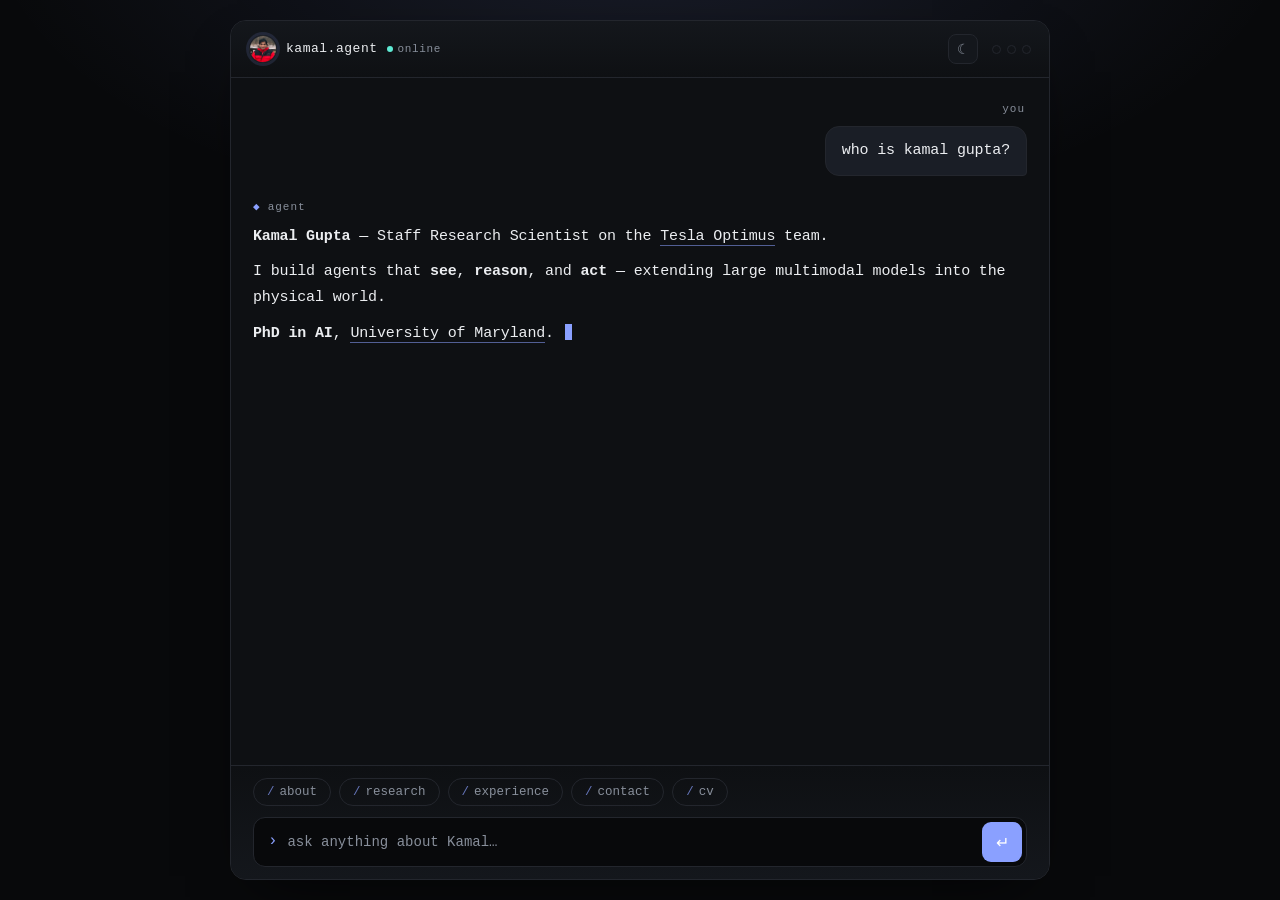
==== index.html @ 9d185431 "Rebuild site as a static agent-chat interface Replace the Jekyll site with a hand-built, dependency-" ====
<!DOCTYPE html>
<html lang="en" data-theme="dark">
<head>
<meta charset="UTF-8" />
<meta name="viewport" content="width=device-width, initial-scale=1, viewport-fit=cover" />
<title>Kamal Gupta — roboticist, Tesla Optimus</title>
<meta name="description" content="Kamal Gupta — Staff Research Scientist on the Tesla Optimus team. Building agents that see, reason, and act. PhD in AI, University of Maryland." />
<meta name="author" content="Kamal Gupta" />
<meta name="theme-color" content="#08090b" />
<link rel="icon" href="/favicon.ico" />
<link rel="apple-touch-icon" href="/assets/avatar.jpg" />
<link rel="canonical" href="https://kampta.github.io/" />

<meta property="og:type" content="profile" />
<meta property="og:title" content="Kamal Gupta — Staff Research Scientist, Tesla Optimus" />
<meta property="og:description" content="Building agents that see, reason, and act. Ask the agent about Kamal's research, work, and latest." />
<meta property="og:url" content="https://kampta.github.io/" />
<meta property="og:image" content="https://kampta.github.io/assets/og.png" />
<meta property="og:image:width" content="1200" />
<meta property="og:image:height" content="630" />
<meta name="twitter:card" content="summary_large_image" />
<meta name="twitter:creator" content="@kamalgupta09" />
<meta name="twitter:image" content="https://kampta.github.io/assets/og.png" />

<script type="application/ld+json">
{
  "@context": "https://schema.org",
  "@type": "Person",
  "name": "Kamal Gupta",
  "url": "https://kampta.github.io",
  "image": "https://kampta.github.io/assets/og.png",
  "jobTitle": "Staff Research Scientist",
  "worksFor": { "@type": "Organization", "name": "Tesla (Optimus)" },
  "alumniOf": { "@type": "CollegeOrUniversity", "name": "University of Maryland, College Park" },
  "knowsAbout": ["Robotics", "Computer Vision", "Machine Learning", "Multimodal Models"],
  "sameAs": [
    "https://github.com/kampta",
    "https://scholar.google.com/citations?user=tC3td8cAAAAJ",
    "https://twitter.com/kamalgupta09",
    "https://www.linkedin.com/in/kamalgupta09"
  ]
}
</script>

<link rel="preconnect" href="https://fonts.googleapis.com" />
<link rel="stylesheet" href="/assets/style.css" />
</head>
<body>
<noscript>
  <div class="noscript">
    <p><strong>Kamal Gupta</strong> — Staff Research Scientist on the Tesla Optimus team.
    Building agents that see, reason, and act. PhD in AI, University of Maryland.</p>
    <p>This page is an interactive agent and needs JavaScript. Reach me:
    <a href="mailto:kamalgupta308@gmail.com">email</a> ·
    <a href="https://github.com/kampta">GitHub</a> ·
    <a href="https://scholar.google.com/citations?user=tC3td8cAAAAJ">Scholar</a> ·
    <a href="/pubs/kamal_gupta_cv.pdf">CV</a>.</p>
  </div>
</noscript>

<main class="app" aria-label="Conversation with Kamal's agent">
  <header class="app__bar">
    <div class="app__id">
      <img class="app__avatar" src="/assets/avatar.jpg" alt="Kamal Gupta" width="28" height="28" />
      <span class="app__name">kamal.agent</span>
      <span class="app__status">online</span>
    </div>
    <div class="app__tools">
      <button id="theme" class="iconbtn" type="button" aria-label="Toggle light and dark theme">
        <span class="iconbtn__glyph" aria-hidden="true">☾</span>
      </button>
      <span class="dots" aria-hidden="true"><i></i><i></i><i></i></span>
    </div>
  </header>

  <section id="stream" class="stream" aria-live="polite" aria-label="Messages"></section>

  <footer class="composer">
    <div id="chips" class="chips" role="group" aria-label="Suggested questions">
      <button class="chip" type="button" data-intent="about">about</button>
      <button class="chip" type="button" data-intent="research">research</button>
      <button class="chip" type="button" data-intent="experience">experience</button>
      <button class="chip" type="button" data-intent="contact">contact</button>
      <button class="chip" type="button" data-intent="cv">cv</button>
    </div>
    <form id="form" class="prompt" autocomplete="off">
      <span class="prompt__mark" aria-hidden="true">›</span>
      <label class="sr-only" for="q">Ask the agent a question</label>
      <input id="q" name="q" class="prompt__input" type="text"
             placeholder="ask anything about Kamal…" maxlength="160" />
      <button class="prompt__send" type="submit" aria-label="Send">
        <span aria-hidden="true">↵</span>
      </button>
    </form>
  </footer>
</main>

<script src="/assets/app.js" defer></script>
</body>
</html>
---- assets/style.css ----
/* ===========================================================================
   kamal.agent — minimalist agent-chat interface
   =========================================================================== */

:root {
  --mono: ui-monospace, "SF Mono", SFMono-Regular, "JetBrains Mono", "Cascadia Code",
          "Fira Code", "Roboto Mono", Menlo, Consolas, "Liberation Mono", monospace;
  --sans: -apple-system, BlinkMacSystemFont, "Inter", "Segoe UI", Roboto, Helvetica, Arial, sans-serif;

  --radius: 16px;
  --gap: clamp(14px, 3.5vw, 22px);
  --tap: 40px;
}

html[data-theme="dark"] {
  --bg:        #08090b;
  --panel:     #0e1013;
  --panel-2:   #14171c;
  --border:    #23262d;
  --text:      #eceef1;
  --muted:     #888f9b;
  --user-bg:   #1a1e26;
  --accent:    #8aa0ff;
  --accent-2:  #5eead4;
  --accent-soft: rgba(138, 160, 255, 0.13);
  --shadow:    0 24px 60px -28px rgba(0, 0, 0, 0.85);
  --glow:      none;
  color-scheme: dark;
}

html[data-theme="light"] {
  --bg:        #f4f5f7;
  --panel:     #ffffff;
  --panel-2:   #f1f3f6;
  --border:    #e4e6eb;
  --text:      #14161b;
  --muted:     #6b7280;
  --user-bg:   #eef1f6;
  --accent:    #4c5ce0;
  --accent-2:  #0d9488;
  --accent-soft: rgba(76, 92, 224, 0.10);
  --shadow:    0 24px 60px -34px rgba(20, 22, 30, 0.30);
  --glow:      none;
  color-scheme: light;
}

* { box-sizing: border-box; margin: 0; padding: 0; }

html, body { height: 100%; }

body {
  background:
    radial-gradient(1100px 540px at 50% -10%, var(--accent-soft), transparent 60%),
    var(--bg);
  color: var(--text);
  font-family: var(--mono);
  font-size: 15px;
  line-height: 1.72;
  letter-spacing: -0.01em;
  -webkit-font-smoothing: antialiased;
  display: flex;
  align-items: center;
  justify-content: center;
  padding: clamp(0px, 3vw, 40px);
}

.sr-only {
  position: absolute; width: 1px; height: 1px;
  padding: 0; margin: -1px; overflow: hidden;
  clip: rect(0 0 0 0); white-space: nowrap; border: 0;
}

.noscript {
  max-width: 620px; margin: auto; padding: 28px;
  font-family: var(--mono); line-height: 1.7;
}
.noscript a { color: var(--accent); }

/* ---------- shell ---------------------------------------------------------- */

.app {
  width: min(820px, 100%);
  height: min(880px, 100dvh - 40px);
  display: flex;
  flex-direction: column;
  background: var(--panel);
  border: 1px solid var(--border);
  border-radius: var(--radius);
  box-shadow: var(--shadow);
  overflow: hidden;
}

.app__bar {
  flex: 0 0 auto;
  display: flex; align-items: center; justify-content: space-between;
  padding: 13px 18px;
  border-bottom: 1px solid var(--border);
  background: linear-gradient(var(--panel-2), var(--panel));
  font-family: var(--mono);
  font-size: 13px;
}
.app__id { display: flex; align-items: center; gap: 9px; min-width: 0; }
.diamond { color: var(--accent); font-size: 12px; }
.app__avatar {
  width: 28px; height: 28px; border-radius: 50%;
  object-fit: cover; display: block;
  border: 1px solid var(--border);
  box-shadow: 0 0 0 3px var(--accent-soft);
}
.app__name { letter-spacing: 0.04em; }
.app__status {
  color: var(--muted); font-size: 11px; letter-spacing: 0.06em;
  padding-left: 11px; position: relative;
}
.app__status::before {
  content: ""; position: absolute; left: 0; top: 50%;
  width: 6px; height: 6px; margin-top: -3px; border-radius: 50%;
  background: var(--accent-2);
  box-shadow: 0 0 0 0 var(--accent-2);
  animation: pulse 2.6s ease-out infinite;
}
@keyframes pulse {
  0%   { box-shadow: 0 0 0 0 color-mix(in srgb, var(--accent-2) 55%, transparent); }
  70%  { box-shadow: 0 0 0 7px transparent; }
  100% { box-shadow: 0 0 0 0 transparent; }
}

.app__tools { display: flex; align-items: center; gap: 14px; }
.iconbtn {
  width: 30px; height: 30px; border-radius: 8px;
  border: 1px solid var(--border); background: var(--panel-2);
  color: var(--muted); cursor: pointer; font-size: 14px;
  display: grid; place-items: center;
  transition: color .18s, border-color .18s, transform .18s;
}
.iconbtn:hover { color: var(--text); border-color: var(--accent); }
.iconbtn:active { transform: scale(0.92); }
.dots { display: flex; gap: 6px; }
.dots i {
  width: 9px; height: 9px; border-radius: 50%;
  border: 1px solid var(--border); display: block;
}

/* ---------- stream --------------------------------------------------------- */

.stream {
  flex: 1 1 auto;
  overflow-y: auto;
  overscroll-behavior: contain;
  padding: var(--gap) var(--gap) 6px;
  display: flex;
  flex-direction: column;
  gap: 22px;
  scroll-behavior: smooth;
}
.stream::-webkit-scrollbar { width: 9px; }
.stream::-webkit-scrollbar-thumb {
  background: var(--border); border-radius: 99px;
  border: 2px solid var(--panel);
}

.msg { display: flex; flex-direction: column; gap: 7px; max-width: 100%; }
.msg__role {
  font-family: var(--mono); font-size: 11px; letter-spacing: 0.09em;
  text-transform: lowercase; color: var(--muted);
  display: flex; align-items: center; gap: 7px;
}

.msg--user { align-items: flex-end; animation: rise .32s ease both; }
.msg--user .msg__role { padding-right: 2px; }
.msg--user .bubble {
  background: var(--user-bg);
  border: 1px solid var(--border);
  padding: 11px 16px; border-radius: 14px 14px 4px 14px;
  max-width: 85%; font-size: 15px;
}

.msg--agent { align-items: flex-start; animation: rise .32s ease both; }
.msg--agent .msg__role::before { content: "◆"; color: var(--accent); }
.msg--agent .body { max-width: 100%; }
.msg--agent .body p { margin: 0 0 10px; }
.msg--agent .body p:last-child { margin-bottom: 0; }
.msg--agent .body strong { color: var(--text); font-weight: 650; }
.msg--agent .body a {
  color: var(--text);
  text-decoration: none;
  border-bottom: 1px solid color-mix(in srgb, var(--accent) 55%, transparent);
  transition: color .15s, border-color .15s;
}
.msg--agent .body a:hover { color: var(--accent); border-color: var(--accent); }

@keyframes rise { from { opacity: 0; transform: translateY(9px); } }

/* typewriter caret + thinking indicator */
.caret {
  display: inline-block; width: 0.5em; height: 1.05em;
  background: var(--accent); margin-left: 2px;
  vertical-align: -0.18em; animation: blink 1s steps(1) infinite;
}
@keyframes blink { 50% { opacity: 0; } }

.thinking { display: inline-flex; gap: 5px; padding: 4px 0; }
.thinking i {
  width: 6px; height: 6px; border-radius: 50%;
  background: var(--muted); animation: think 1.1s ease-in-out infinite;
}
.thinking i:nth-child(2) { animation-delay: .15s; }
.thinking i:nth-child(3) { animation-delay: .30s; }
@keyframes think {
  0%, 60%, 100% { opacity: .3; transform: translateY(0); }
  30% { opacity: 1; transform: translateY(-3px); }
}

/* ---------- timeline (experience) ----------------------------------------- */

.timeline { list-style: none; margin: 14px 0 2px; padding: 0; }
.timeline li {
  position: relative; padding: 0 0 16px 22px;
  border-left: 1px solid var(--border);
}
.timeline li:last-child { padding-bottom: 0; border-color: transparent; }
.timeline li::before {
  content: ""; position: absolute; left: -4.5px; top: 7px;
  width: 8px; height: 8px; border-radius: 50%;
  background: var(--panel); border: 1.5px solid var(--accent);
}
.timeline .where { font-weight: 600; color: var(--text); }
.timeline .what { color: var(--muted); font-size: 14px; }

/* ---------- research cards ------------------------------------------------- */

.cards { display: flex; flex-direction: column; gap: 14px; margin-top: 14px; }
.card {
  display: grid;
  grid-template-columns: 152px 1fr;
  gap: 16px;
  background: var(--panel-2);
  border: 1px solid var(--border);
  border-radius: 13px;
  padding: 14px;
  transition: border-color .2s, transform .2s;
}
.card:hover { border-color: color-mix(in srgb, var(--accent) 50%, var(--border)); }
.card__media {
  width: 152px; height: 110px; border-radius: 8px; overflow: hidden;
  background: var(--bg); border: 1px solid var(--border);
}
.card__media img,
.card__media video {
  width: 100%; height: 100%; object-fit: cover; display: block;
}
.card__body { min-width: 0; display: flex; flex-direction: column; gap: 4px; }
.card__title {
  font-size: 15px; font-weight: 650; line-height: 1.35; color: var(--text);
}
.card__venue {
  display: inline-block; align-self: flex-start;
  font-family: var(--mono); font-size: 10.5px; letter-spacing: 0.05em;
  color: var(--accent); background: var(--accent-soft);
  border: 1px solid color-mix(in srgb, var(--accent) 30%, transparent);
  padding: 1px 7px; border-radius: 999px; margin: 2px 0 1px;
}
.card__desc { font-size: 13.5px; color: var(--muted); line-height: 1.5; }
.card__authors {
  font-size: 11.5px; color: var(--muted); font-style: italic; opacity: .8;
}
.card__authors b { font-style: normal; color: var(--text); opacity: 1; }
.card__links { display: flex; flex-wrap: wrap; gap: 6px; margin-top: 6px; }
.card__links a {
  font-family: var(--mono); font-size: 11.5px;
  color: var(--text); text-decoration: none;
  border: 1px solid var(--border); border-radius: 7px;
  padding: 3px 9px; transition: border-color .15s, color .15s, background .15s;
}
.card__links a:hover {
  color: var(--accent); border-color: var(--accent);
  background: var(--accent-soft);
}

/* ---------- news / videos -------------------------------------------------- */

.vidgrid {
  display: grid; grid-template-columns: 1fr 1fr; gap: 12px; margin: 14px 0 6px;
}
.vid {
  position: relative; border: 1px solid var(--border); border-radius: 11px;
  overflow: hidden; background: var(--bg); aspect-ratio: 16 / 9;
  cursor: pointer; text-decoration: none; color: var(--text); display: block;
}
.vid img, .vid iframe {
  position: absolute; inset: 0; width: 100%; height: 100%;
  object-fit: cover; border: 0; display: block;
}
.vid__play {
  position: absolute; left: 50%; top: 50%; transform: translate(-50%, -50%);
  width: 46px; height: 46px; border-radius: 50%;
  background: color-mix(in srgb, var(--accent) 88%, black);
  color: #fff; display: grid; place-items: center; font-size: 17px;
  box-shadow: 0 6px 22px -6px rgba(0,0,0,.7); transition: transform .18s;
}
.vid:hover .vid__play { transform: translate(-50%, -50%) scale(1.1); }
.vid__meta {
  position: absolute; left: 0; right: 0; bottom: 0;
  padding: 22px 12px 9px; font-size: 12px; line-height: 1.4;
  background: linear-gradient(transparent, rgba(0,0,0,.82));
  color: #f3f4f6;
}
.vid__meta b {
  display: block; font-family: var(--mono); font-size: 10.5px;
  letter-spacing: .05em; color: var(--accent-2); margin-bottom: 2px;
}
.vid--x .vid__play { background: var(--panel-2); color: var(--text);
  border: 1px solid var(--border); }

/* ---------- composer ------------------------------------------------------- */

.composer {
  flex: 0 0 auto;
  border-top: 1px solid var(--border);
  background: linear-gradient(var(--panel), var(--panel-2));
  padding: 12px var(--gap) calc(12px + env(safe-area-inset-bottom));
  display: flex; flex-direction: column; gap: 11px;
}
.chips { display: flex; flex-wrap: wrap; gap: 8px; }
.chip {
  font-family: var(--mono); font-size: 12.5px;
  color: var(--muted); background: transparent;
  border: 1px solid var(--border); border-radius: 999px;
  padding: 6px 13px; cursor: pointer;
  transition: color .15s, border-color .15s, background .15s;
}
.chip::before { content: "/"; color: var(--accent); margin-right: 5px; opacity: .7; }
.chip:hover, .chip:focus-visible {
  color: var(--text); border-color: var(--accent);
  background: var(--accent-soft); outline: none;
}

.prompt {
  display: flex; align-items: center; gap: 10px;
  background: var(--bg);
  border: 1px solid var(--border);
  border-radius: 12px;
  padding: 4px 4px 4px 14px;
  transition: border-color .18s, box-shadow .18s;
}
.prompt:focus-within {
  border-color: var(--accent);
  box-shadow: 0 0 0 3px var(--accent-soft);
}
.prompt__mark { color: var(--accent); font-family: var(--mono); font-size: 16px; }
.prompt__input {
  flex: 1 1 auto; min-width: 0;
  background: transparent; border: 0; outline: 0;
  color: var(--text); font-family: var(--mono); font-size: 14px;
  padding: 10px 0;
}
.prompt__input::placeholder { color: var(--muted); }
.prompt__send {
  flex: 0 0 auto;
  width: var(--tap); height: var(--tap);
  border: 0; border-radius: 9px; cursor: pointer;
  background: var(--accent); color: #fff;
  font-size: 16px; display: grid; place-items: center;
  transition: transform .15s, filter .15s;
}
html[data-theme="light"] .prompt__send { color: #fff; }
.prompt__send:hover { filter: brightness(1.08); }
.prompt__send:active { transform: scale(0.9); }

:focus-visible { outline: 2px solid var(--accent); outline-offset: 2px; }

/* ---------- responsive ----------------------------------------------------- */

@media (max-width: 600px) {
  body { padding: 0; }
  .app {
    width: 100%; height: 100dvh;
    border: 0; border-radius: 0; box-shadow: none;
  }
  .card {
    grid-template-columns: 1fr;
  }
  .card__media { width: 100%; height: 168px; }
  .vidgrid { grid-template-columns: 1fr; }
}

/* ---------- motion preferences --------------------------------------------- */

@media (prefers-reduced-motion: reduce) {
  * { animation: none !important; scroll-behavior: auto !important; }
  .caret { display: none; }
}
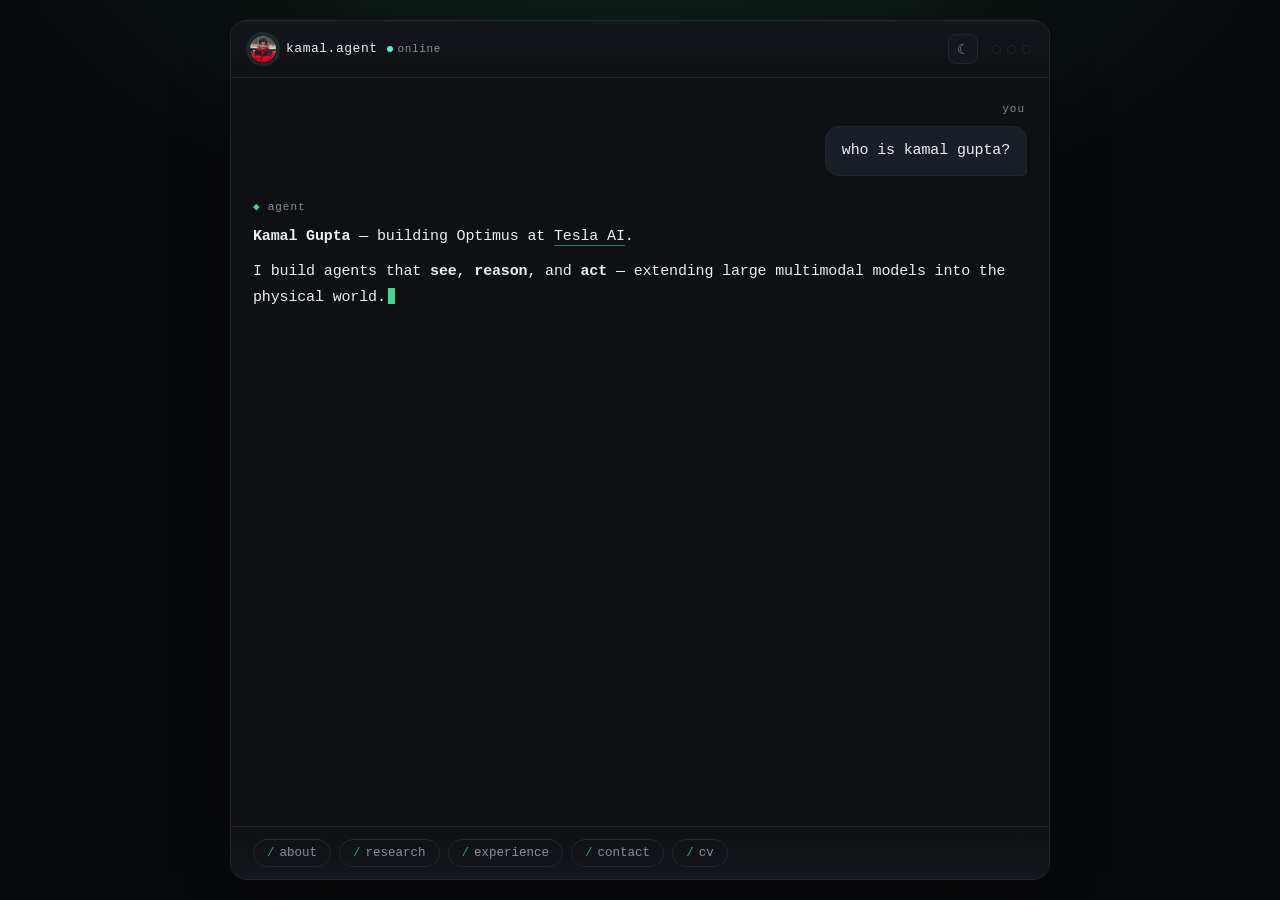
==== commit 3045669a: "Switch accent to emerald, remove free-text input (restorable) - Accent recolored blue -> emerald (#4" ====
--- a/index.html
+++ b/index.html
@@ -83,6 +83,8 @@
       <button class="chip" type="button" data-intent="contact">contact</button>
       <button class="chip" type="button" data-intent="cv">cv</button>
     </div>
+    <!-- Free-text input removed for now. To bring it back, un-comment this
+         <form>; the JS (classify + submit handler) is already guarded for it.
     <form id="form" class="prompt" autocomplete="off">
       <span class="prompt__mark" aria-hidden="true">›</span>
       <label class="sr-only" for="q">Ask the agent a question</label>
@@ -92,6 +94,7 @@
         <span aria-hidden="true">↵</span>
       </button>
     </form>
+    -->
   </footer>
 </main>
 
--- a/assets/style.css
+++ b/assets/style.css
@@ -20,9 +20,9 @@
   --text:      #eceef1;
   --muted:     #888f9b;
   --user-bg:   #1a1e26;
-  --accent:    #8aa0ff;
+  --accent:    #45d68b;
   --accent-2:  #5eead4;
-  --accent-soft: rgba(138, 160, 255, 0.13);
+  --accent-soft: rgba(69, 214, 139, 0.13);
   --shadow:    0 24px 60px -28px rgba(0, 0, 0, 0.85);
   --glow:      none;
   color-scheme: dark;
@@ -36,9 +36,9 @@
   --text:      #14161b;
   --muted:     #6b7280;
   --user-bg:   #eef1f6;
-  --accent:    #4c5ce0;
+  --accent:    #0f9d58;
   --accent-2:  #0d9488;
-  --accent-soft: rgba(76, 92, 224, 0.10);
+  --accent-soft: rgba(15, 157, 88, 0.10);
   --shadow:    0 24px 60px -34px rgba(20, 22, 30, 0.30);
   --glow:      none;
   color-scheme: light;
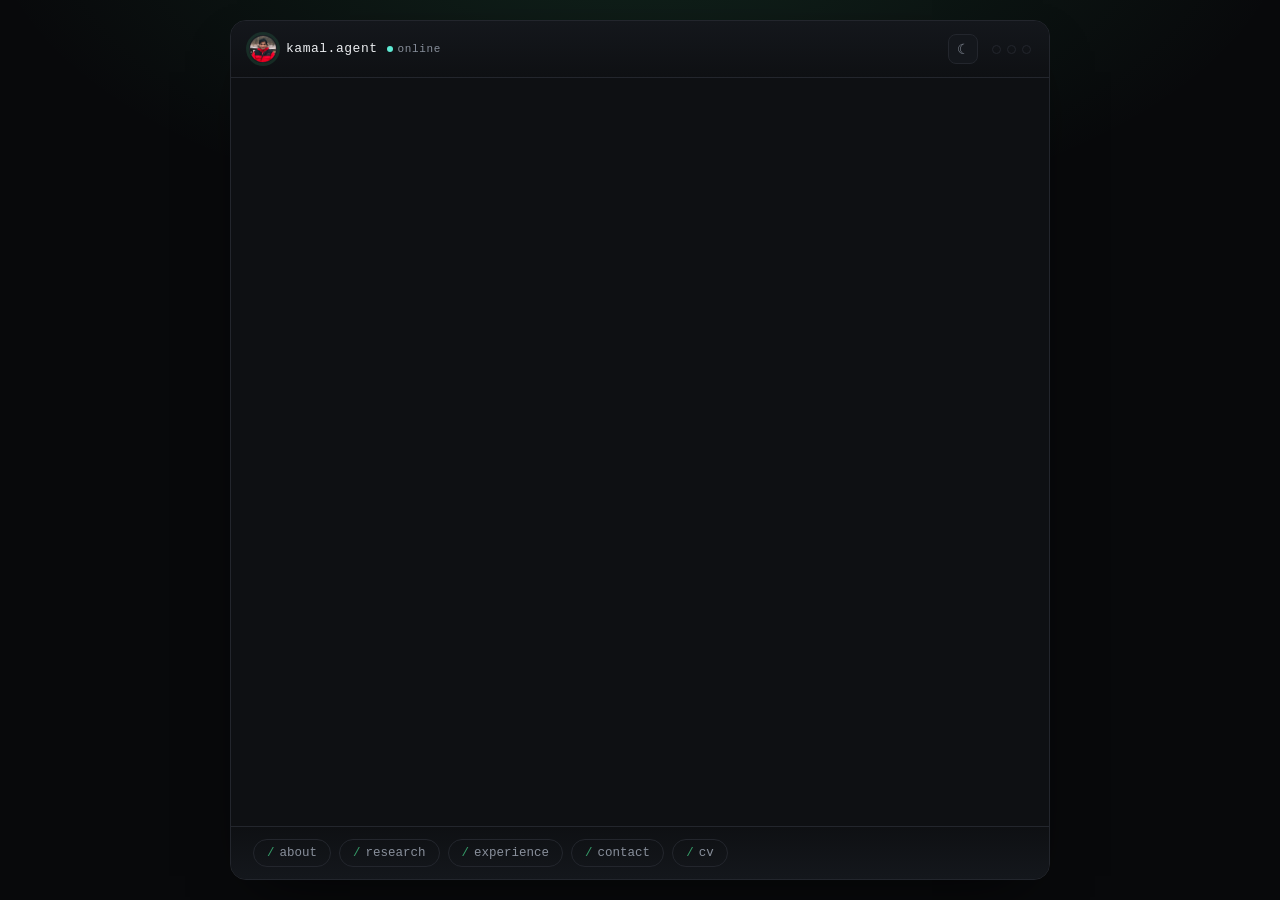
==== commit 919a6f0b: "Harden security & trim third-party requests Security: - Strict CSP meta on both pages (script-src/st" ====
--- a/index.html
+++ b/index.html
@@ -2,9 +2,11 @@
 <html lang="en" data-theme="dark">
 <head>
 <meta charset="UTF-8" />
+<meta http-equiv="Content-Security-Policy" content="default-src 'self'; img-src 'self'; media-src 'self'; style-src 'self'; script-src 'self'; frame-src https://www.youtube-nocookie.com; object-src 'none'; base-uri 'self'; form-action 'none'" />
+<meta name="referrer" content="strict-origin-when-cross-origin" />
 <meta name="viewport" content="width=device-width, initial-scale=1, viewport-fit=cover" />
-<title>Kamal Gupta — roboticist, Tesla Optimus</title>
-<meta name="description" content="Kamal Gupta — Staff Research Scientist on the Tesla Optimus team. Building agents that see, reason, and act. PhD in AI, University of Maryland." />
+<title>Kamal Gupta — building Optimus at Tesla AI</title>
+<meta name="description" content="Kamal Gupta — building Optimus at Tesla AI. Agents that see, reason, and act. PhD in AI, University of Maryland." />
 <meta name="author" content="Kamal Gupta" />
 <meta name="theme-color" content="#08090b" />
 <link rel="icon" href="/favicon.ico" />
@@ -12,8 +14,8 @@
 <link rel="canonical" href="https://kampta.github.io/" />
 
 <meta property="og:type" content="profile" />
-<meta property="og:title" content="Kamal Gupta — Staff Research Scientist, Tesla Optimus" />
-<meta property="og:description" content="Building agents that see, reason, and act. Ask the agent about Kamal's research, work, and latest." />
+<meta property="og:title" content="Kamal Gupta — building Optimus at Tesla AI" />
+<meta property="og:description" content="Agents that see, reason, and act. Ask the agent about Kamal's research and latest." />
 <meta property="og:url" content="https://kampta.github.io/" />
 <meta property="og:image" content="https://kampta.github.io/assets/og.png" />
 <meta property="og:image:width" content="1200" />
@@ -22,6 +24,7 @@
 <meta name="twitter:creator" content="@kamalgupta09" />
 <meta name="twitter:image" content="https://kampta.github.io/assets/og.png" />
 
+<meta property="og:site_name" content="kamal.agent" />
 <script type="application/ld+json">
 {
   "@context": "https://schema.org",
@@ -42,14 +45,13 @@
 }
 </script>
 
-<link rel="preconnect" href="https://fonts.googleapis.com" />
 <link rel="stylesheet" href="/assets/style.css" />
 </head>
 <body>
 <noscript>
   <div class="noscript">
-    <p><strong>Kamal Gupta</strong> — Staff Research Scientist on the Tesla Optimus team.
-    Building agents that see, reason, and act. PhD in AI, University of Maryland.</p>
+    <p><strong>Kamal Gupta</strong> — building Optimus at Tesla AI.
+    Agents that see, reason, and act. PhD in AI, University of Maryland.</p>
     <p>This page is an interactive agent and needs JavaScript. Reach me:
     <a href="mailto:kamalgupta308@gmail.com">email</a> ·
     <a href="https://github.com/kampta">GitHub</a> ·
--- a/assets/style.css
+++ b/assets/style.css
@@ -390,3 +390,30 @@
   * { animation: none !important; scroll-behavior: auto !important; }
   .caret { display: none; }
 }
+
+/* ---------- 404 page ------------------------------------------------------- */
+
+.nf-body { padding: 24px; }
+.nf {
+  width: min(520px, 100%); background: var(--panel);
+  border: 1px solid var(--border); border-radius: var(--radius);
+  box-shadow: var(--shadow); padding: 30px;
+}
+.nf .role {
+  font-family: var(--mono); font-size: 11px; letter-spacing: .09em;
+  color: var(--muted); margin-bottom: 10px;
+}
+.nf .role::before { content: "◆ "; color: var(--accent); }
+.nf p { margin: 0 0 14px; }
+.nf code {
+  font-family: var(--mono); font-size: 13px;
+  background: var(--panel-2); border: 1px solid var(--border);
+  padding: 1px 6px; border-radius: 6px; color: var(--accent);
+}
+.nf a {
+  font-family: var(--mono); font-size: 13px; color: var(--text);
+  text-decoration: none; border: 1px solid var(--border);
+  border-radius: 8px; padding: 7px 13px; display: inline-block;
+  transition: border-color .15s, color .15s;
+}
+.nf a:hover { color: var(--accent); border-color: var(--accent); }
